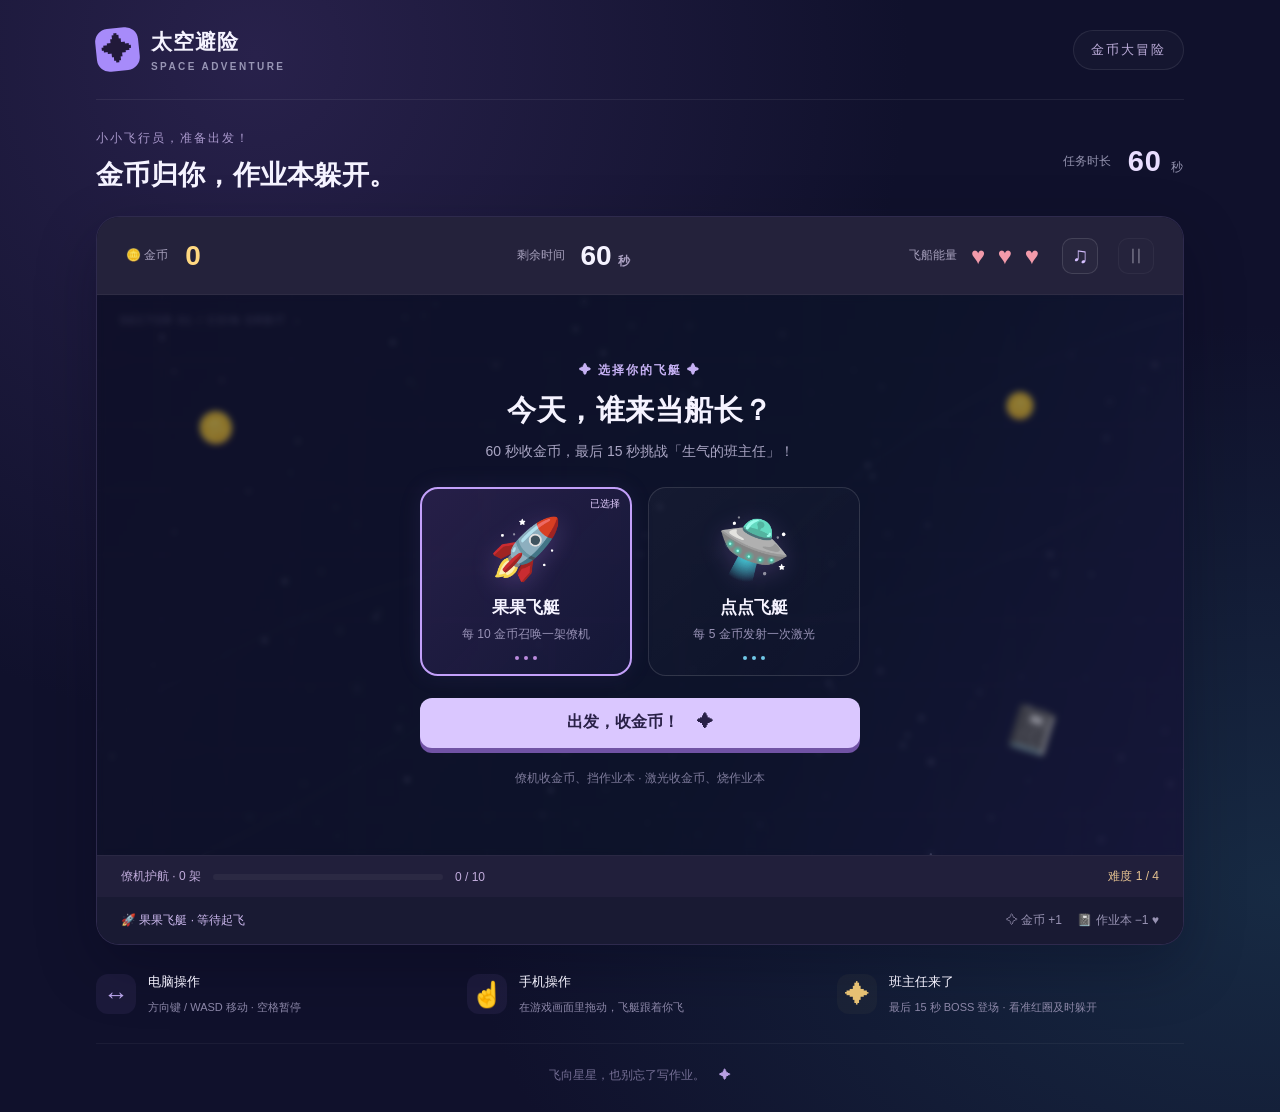
==== index.html @ 5c450d6d "Space Coin Adventure static game for GitHub Pages" ====
<!doctype html><html lang="zh-CN"><head><meta charset="utf-8"><meta name="viewport" content="width=device-width,initial-scale=1,viewport-fit=cover"><meta name="theme-color" content="#10112c"><meta name="description" content="选择果果飞艇或点点飞艇，60秒收集金币，躲开作业本！"><title>太空避险 · 金币大冒险</title><link rel="icon" href="icon.svg"><link rel="stylesheet" href="style.css?v=3"></head><body>
<div class="app"><header><div class="logo"><span class="logo-icon">✦</span><div>太空避险<small>SPACE ADVENTURE</small></div></div><span class="top-tag">金币大冒险</span></header>
<main><div class="game-heading"><div><p class="eyebrow">小小飞行员，准备出发！</p><h1>金币归你，作业本躲开。</h1></div><div class="mission"><span>任务时长</span><strong>60 <small>秒</small></strong></div></div>
<section class="arena" aria-label="太空金币游戏"><div class="hud"><div class="hud-box"><span class="hud-label">🪙 金币</span><strong id="score">0</strong></div><div class="timer-box"><span class="hud-label">剩余时间</span><strong><b id="time">60</b><small>秒</small></strong></div><div class="life-box"><span class="hud-label">飞船能量</span><strong id="lives" aria-label="3颗爱心">♥ ♥ ♥</strong></div><button id="sound" class="pause sound" aria-label="关闭音乐和音效" aria-pressed="true">♫</button><button id="pause" class="pause" aria-label="暂停游戏" disabled>Ⅱ</button></div>
<div class="playfield" id="field"><canvas id="canvas" tabindex="0" aria-label="游戏画面。电脑用方向键或 WASD 移动，手机在画面里拖动。"></canvas><div class="corner-label">SECTOR 01 / COIN ORBIT</div><div id="hit-flash" class="hit-flash"></div>
<div class="overlay" id="start-screen"><div class="dialog start-dialog"><span class="badge">✦ 选择你的飞艇 ✦</span><h2>今天，谁来当船长？</h2><p class="intro">60 秒收金币，最后 15 秒挑战「生气的班主任」！</p><div class="characters"><button class="character selected guoguo" data-ship="guoguo" aria-pressed="true"><span class="chosen">已选择</span><span class="ship-emoji">🚀</span><strong>果果飞艇</strong><span class="ship-desc">每 10 金币召唤一架僚机</span><span class="swatches"><i></i><i></i><i></i></span></button><button class="character diandian" data-ship="diandian" aria-pressed="false"><span class="chosen">已选择</span><span class="ship-emoji">🛸</span><strong>点点飞艇</strong><span class="ship-desc">每 5 金币发射一次激光</span><span class="swatches"><i></i><i></i><i></i></span></button></div><button id="start" class="launch">出发，收金币！ <span>✦</span></button><p class="equal">僚机收金币、挡作业本 · 激光收金币、烧作业本</p></div></div>
<div class="overlay" id="pause-screen" hidden><div class="dialog small-dialog"><span class="large-symbol">☾</span><h2>休息一下，宇宙等你</h2><p>计时已暂停，准备好再继续。</p><button id="resume" class="launch">继续冒险</button><button id="restart-paused" class="secondary">重新选飞艇</button></div></div>
<div class="overlay" id="end-screen" hidden><div class="dialog small-dialog"><span id="result-icon" class="large-symbol">🏆</span><span id="result-badge" class="badge">任务完成</span><h2 id="result-title">金币满载，返航成功！</h2><p id="result-description"></p><div class="result-score"><span>本次收集</span><strong>🪙 <b id="final-score">0</b></strong><span>枚金币</span></div><button id="again" class="launch">再飞一次</button><button id="choose" class="secondary">换一艘飞艇</button></div></div>
<div id="floating-message" aria-live="polite"></div></div>
<div class="skill-bar"><span id="skill-label">僚机护航</span><div class="skill-track"><i id="skill-fill"></i></div><span id="skill-progress">0 / 10</span><span id="difficulty">难度 1 / 4</span></div><div class="game-bottom"><span id="pilot-label">🚀 果果飞艇 · 等待起飞</span><span>✧ 金币 +1　 📓 作业本 −1 ♥</span></div></section>
<section class="tips"><div><span class="tip-icon">↔</span><p><strong>电脑操作</strong><span>方向键 / WASD 移动 · 空格暂停</span></p></div><div><span class="tip-icon">☝</span><p><strong>手机操作</strong><span>在游戏画面里拖动，飞艇跟着你飞</span></p></div><div><span class="tip-icon gold">✦</span><p><strong>班主任来了</strong><span>最后 15 秒 BOSS 登场 · 看准红圈及时躲开</span></p></div></section><footer>飞向星星，也别忘了写作业。 <span>✦</span></footer></main></div><script type="module" src="app.js?v=3"></script></body></html>
---- style.css ----
:root{color-scheme:dark;font-family:-apple-system,BlinkMacSystemFont,"PingFang SC","Microsoft YaHei",sans-serif;background:#10112c;color:#f5f3ff}*{box-sizing:border-box}body{margin:0;background:radial-gradient(ellipse at 20% 5%,#28214b 0,transparent 45%),radial-gradient(ellipse at 100% 80%,#172a43 0,transparent 45%),#10112c}button{font:inherit;cursor:pointer;color:inherit}button:focus-visible,canvas:focus-visible{outline:3px solid #ffe080;outline-offset:4px}button:disabled{cursor:default;opacity:.35}.app{max-width:1160px;margin:auto;padding:0 36px}header{height:100px;display:flex;align-items:center;justify-content:space-between;border-bottom:1px solid #ffffff12}.logo{display:flex;align-items:center;gap:12px;font-size:21px;font-weight:750;letter-spacing:1px}.logo-icon{width:43px;height:43px;background:#a78bfa;display:grid;place-items:center;border-radius:13px;color:#211939;font-size:30px;transform:rotate(-6deg)}.logo small{display:block;font-size:10px;font-weight:600;letter-spacing:2.4px;color:#9896b5;margin-top:5px}.top-tag{font-size:13px;letter-spacing:2px;color:#bcacd9;background:#ffffff06;border:1px solid #ffffff15;border-radius:30px;padding:10px 17px}.game-heading{display:flex;align-items:center;justify-content:space-between;margin:30px 0 23px}.eyebrow{font-size:12px;letter-spacing:2px;color:#ab9ace;margin:0 0 10px}h1{font-size:27px;letter-spacing:.3px;margin:0;font-weight:650}.mission{display:flex;align-items:center;gap:17px}.mission>span{font-size:12px;color:#9291ad}.mission strong{font-size:29px;color:#e9deff;letter-spacing:1px}.mission small{font-size:12px;font-weight:400;color:#9291ad}.arena{border:1px solid #574c796b;border-radius:23px;overflow:hidden;background:#11112c;box-shadow:0 22px 60px #04051644}.hud{height:78px;background:#24223b;display:flex;align-items:center;padding:0 29px;gap:25px;border-bottom:1px solid #ffffff0c}.hud-box{flex:1;display:flex;align-items:center;gap:17px}.hud-label{font-size:12px;color:#a6a0bc}.hud strong{font-size:28px;font-weight:650;font-variant-numeric:tabular-nums}.hud-box strong{color:#ffd881}.timer-box{display:flex;align-items:center;gap:15px;flex:1}.timer-box b{font-weight:650}.timer-box small{font-size:12px;color:#aaa0c1;margin-left:6px}.life-box{display:flex;align-items:center;gap:14px}.life-box strong{font-size:24px;letter-spacing:3px;color:#f29aaa;white-space:nowrap}.pause{width:36px;height:36px;border:1px solid #ffffff20;background:#ffffff06;border-radius:10px;font-size:20px;line-height:1;margin-left:2px}.playfield{height:560px;position:relative;isolation:isolate;background:#10132e}canvas{display:block;width:100%;height:100%;touch-action:none}.corner-label{position:absolute;left:23px;top:20px;font-size:10px;letter-spacing:2px;color:#605e81;pointer-events:none}.overlay{position:absolute;inset:0;display:flex;align-items:center;justify-content:center;padding:20px;background:#0a0d2470;backdrop-filter:blur(3px);z-index:2}.dialog{text-align:center;max-width:480px;width:100%;padding:20px}.badge{display:block;color:#c6b1f4;letter-spacing:2px;font-size:12px;font-weight:600;margin-bottom:12px}h2{font-size:29px;font-weight:700;margin:0 0 12px;letter-spacing:.5px}.intro{font-size:14px;color:#aaa6c4;margin:0 0 26px}.characters{display:grid;grid-template-columns:1fr 1fr;gap:16px;margin:22px 0}.character{position:relative;border:1px solid #ffffff20;border-radius:18px;background:linear-gradient(140deg,#ffffff09,#ffffff02);padding:18px 12px 15px;min-height:187px;transition:transform .16s,border-color .16s}.character:hover{transform:translateY(-3px)}.character.selected{border:2px solid #c3a0fa;background:linear-gradient(135deg,#9b62d92c,#845cfb10);padding:17px 11px 14px;box-shadow:0 0 24px #9970df18}.character.diandian.selected{border-color:#7edaf5;background:linear-gradient(135deg,#399ecc2b,#366aad10)}.chosen{position:absolute;right:10px;top:8px;font-size:10px;color:#e3ceff;opacity:0}.character.selected .chosen{opacity:1}.ship-emoji{display:block;font-family:'Apple Color Emoji','Noto Color Emoji','Segoe UI Emoji',sans-serif;font-size:59px;line-height:1.15;margin:10px 0 12px;filter:drop-shadow(0 6px 12px #bc87f13b)}.character strong{font-size:17px;display:block;margin-bottom:5px}.ship-desc{font-size:12px;color:#9993b7}.swatches{display:flex;justify-content:center;gap:5px;margin-top:13px}.swatches i{width:4px;height:4px;border-radius:50%;background:#bb8bde}.diandian .swatches i{background:#70c7e7}.launch{min-height:50px;width:100%;border:0;border-radius:12px;background:#dac7ff;color:#292047;font-size:16px;font-weight:750;box-shadow:0 5px 0 #7153a5;transition:filter .15s,transform .15s}.launch:hover{filter:brightness(1.08)}.launch:active{transform:translateY(3px);box-shadow:0 2px 0 #7153a5}.launch span{margin-left:14px}.equal{font-size:12px;color:#7e7b9b;margin:20px 0 0}.game-bottom{display:flex;justify-content:space-between;padding:15px 24px;background:#191a33;color:#9893b3;gap:12px;font-size:12px}.game-bottom span:first-child{color:#cbb7ed}.tips{display:grid;grid-template-columns:1fr 1fr 1fr;gap:24px;padding:28px 0;border-bottom:1px solid #ffffff0c}.tips>div{display:flex;align-items:center;gap:12px}.tip-icon{width:40px;height:40px;flex-shrink:0;background:#a98bf013;color:#b8a4e9;display:grid;place-items:center;font-size:25px;border-radius:12px}.tip-icon.gold{color:#e6c073;background:#e6c0730a}.tips p{margin:0}.tips strong{display:block;font-size:13px;font-weight:500;margin-bottom:6px}.tips p span{font-size:11px;color:#8c87a8}footer{padding:23px 0 28px;text-align:center;font-size:12px;color:#746e94}footer span{margin-left:10px;color:#b89ee2}.small-dialog{background:#24233beF;border:1px solid #8674a544;border-radius:23px;padding:28px;max-width:370px;box-shadow:0 20px 70px #0005}.small-dialog h2{font-size:25px}.small-dialog p{font-size:14px;color:#b3a9c7;line-height:1.8}.large-symbol{display:block;font-size:45px;margin-bottom:15px}.secondary{display:block;width:100%;border:1px solid #ffffff20;background:#ffffff05;border-radius:10px;min-height:44px;margin-top:17px;color:#b7a9d0;font-size:14px}.result-score{display:flex;align-items:center;justify-content:center;flex-direction:column;background:#15172d;border-radius:14px;padding:16px;margin:18px 0 23px}.result-score span{font-size:12px;color:#928bab}.result-score strong{font-size:36px;color:#ffdb7f;margin:7px 0}.result-score b{font-weight:700}.hit-flash{position:absolute;inset:0;pointer-events:none;background:#fc708b;opacity:0;z-index:1}.hit-flash.flash{animation:flash .35s ease-out}#floating-message{position:absolute;bottom:24px;width:100%;text-align:center;color:#ffd3dd;font-size:15px;font-weight:650;pointer-events:none;text-shadow:0 2px 10px #000;z-index:1}.urgent{color:#ffacbd!important}[hidden]{display:none!important}@keyframes flash{0%{opacity:.2}100%{opacity:0}}@media(max-width:800px){.app{padding:0 20px}.hud{padding:0 18px;gap:16px}.hud-box,.timer-box,.life-box{display:block}.hud-label{display:block;margin-bottom:5px}.hud strong{font-size:24px}.life-box strong{font-size:19px;letter-spacing:2px}.hud{height:80px}.tips{gap:10px}.tips p span{line-height:1.5;display:block}.tips>div{align-items:flex-start}.mission{display:none}.game-heading{margin-top:25px}.playfield{height:540px}}@media(max-width:520px){.app{padding:0 12px}header{height:75px;padding:0 5px}.logo{font-size:18px;gap:10px}.logo-icon{width:35px;height:35px;font-size:25px;border-radius:10px}.logo small{font-size:8px;letter-spacing:1.5px}.top-tag{font-size:10px;padding:8px 11px}.game-heading{margin:21px 5px 18px}h1{font-size:21px}.eyebrow{font-size:10px;margin-bottom:8px}.arena{border-radius:18px}.hud{padding:0 14px;gap:10px;height:73px}.hud-label{font-size:10px}.hud strong{font-size:24px}.hud-box{flex:1}.timer-box{flex:.9}.life-box strong{font-size:17px;letter-spacing:1px}.pause{width:32px;height:36px;margin-left:5px}.playfield{height:clamp(435px,64svh,570px)}.overlay{padding:10px}.dialog{padding:12px;max-width:390px}h2{font-size:25px}.intro{font-size:12px;margin-bottom:17px}.badge{font-size:10px}.characters{gap:12px;margin:18px 0}.character{min-height:168px;padding-top:16px}.character.selected{padding-top:15px}.ship-emoji{font-size:51px}.character strong{font-size:16px}.ship-desc{font-size:11px}.chosen{font-size:9px}.equal{font-size:10px}.game-bottom{padding:12px 13px;font-size:10px;flex-wrap:wrap}.tips{grid-template-columns:1fr 1fr;padding:22px 5px;gap:15px}.tips>div:last-child{display:none}.tips strong{font-size:12px}.tips p span{font-size:11px}.tip-icon{width:32px;height:36px;font-size:23px}.small-dialog{padding:26px 22px;max-width:310px}.small-dialog h2{font-size:23px}.corner-label{font-size:8px;left:15px;top:15px}footer{font-size:11px}}@media(prefers-reduced-motion:reduce){*{animation:none!important;transition:none!important}}
.skill-bar{display:flex;gap:12px;align-items:center;background:#211f3b;padding:12px 24px;font-size:12px;color:#c2addd;border-top:1px solid #ffffff0a}.skill-track{height:6px;border-radius:9px;background:#ffffff0b;flex:1;max-width:230px;overflow:hidden}.skill-track i{height:100%;display:block;width:0;background:linear-gradient(90deg,#e9a7d1,#b0bfff);transition:width .18s}#difficulty{margin-left:auto;color:#e4c190;white-space:nowrap}.sound{font-size:22px;color:#d5bfff}.sound[aria-pressed=false]{color:#827992}.hud{gap:18px}.equal{line-height:1.7}@media(max-width:520px){.hud{gap:7px;padding:0 11px}.pause{margin-left:0;flex-shrink:0;width:29px}.life-box strong{font-size:15px}.skill-bar{padding:11px 13px;gap:8px;font-size:10px}.skill-track{min-width:25px}.ship-desc{font-size:10px}.equal{font-size:10px}.hud-label{font-size:9px}}
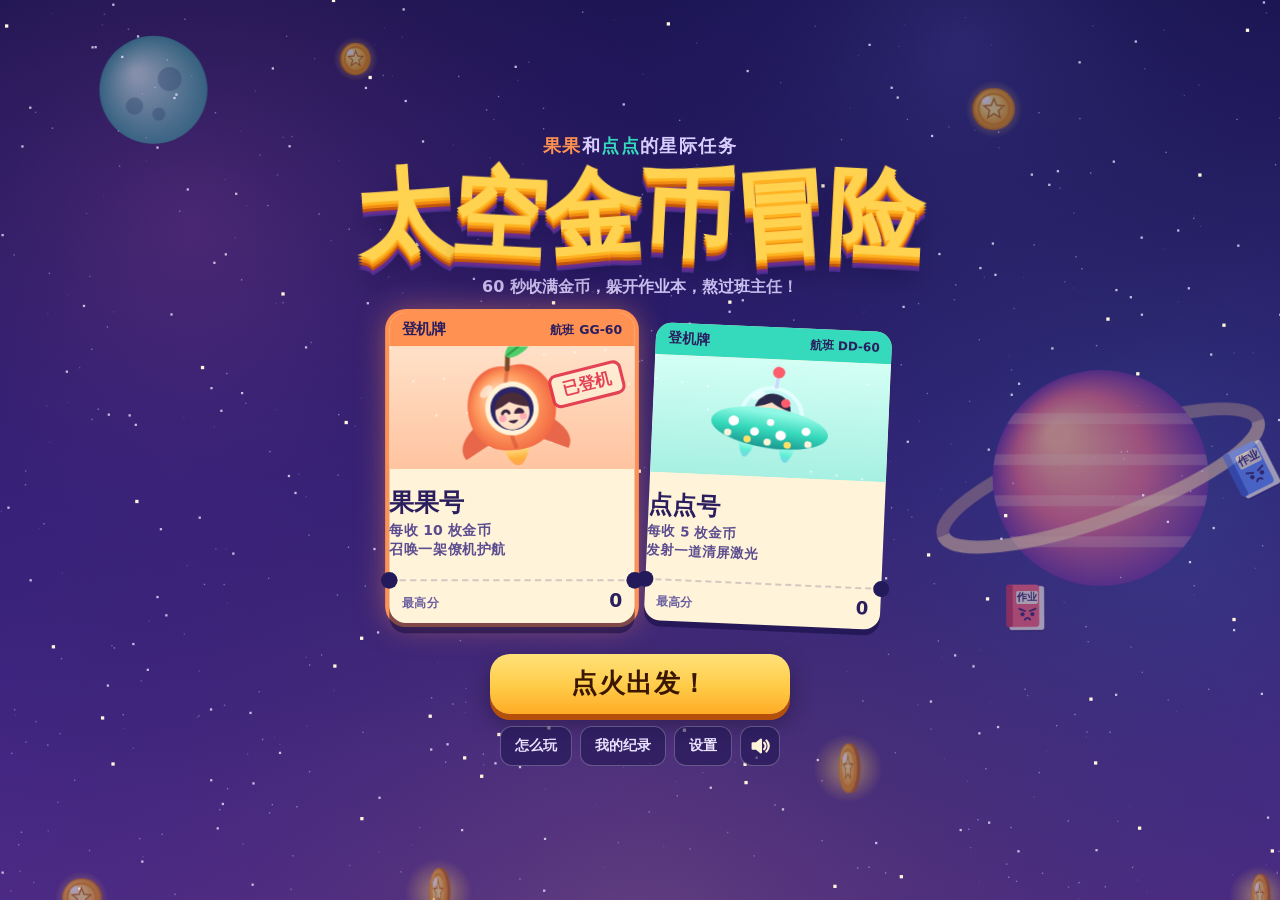
==== commit b4a13d08: "Remake 太空金币冒险 v2: canvas juice, synthesized audio, boarding-pass title, phases, power-ups, combos, b" ====
--- a/index.html
+++ b/index.html
@@ -1,11 +1,280 @@
-<!doctype html><html lang="zh-CN"><head><meta charset="utf-8"><meta name="viewport" content="width=device-width,initial-scale=1,viewport-fit=cover"><meta name="theme-color" content="#10112c"><meta name="description" content="选择果果飞艇或点点飞艇，60秒收集金币，躲开作业本！"><title>太空避险 · 金币大冒险</title><link rel="icon" href="icon.svg"><link rel="stylesheet" href="style.css?v=3"></head><body>
-<div class="app"><header><div class="logo"><span class="logo-icon">✦</span><div>太空避险<small>SPACE ADVENTURE</small></div></div><span class="top-tag">金币大冒险</span></header>
-<main><div class="game-heading"><div><p class="eyebrow">小小飞行员，准备出发！</p><h1>金币归你，作业本躲开。</h1></div><div class="mission"><span>任务时长</span><strong>60 <small>秒</small></strong></div></div>
-<section class="arena" aria-label="太空金币游戏"><div class="hud"><div class="hud-box"><span class="hud-label">🪙 金币</span><strong id="score">0</strong></div><div class="timer-box"><span class="hud-label">剩余时间</span><strong><b id="time">60</b><small>秒</small></strong></div><div class="life-box"><span class="hud-label">飞船能量</span><strong id="lives" aria-label="3颗爱心">♥ ♥ ♥</strong></div><button id="sound" class="pause sound" aria-label="关闭音乐和音效" aria-pressed="true">♫</button><button id="pause" class="pause" aria-label="暂停游戏" disabled>Ⅱ</button></div>
-<div class="playfield" id="field"><canvas id="canvas" tabindex="0" aria-label="游戏画面。电脑用方向键或 WASD 移动，手机在画面里拖动。"></canvas><div class="corner-label">SECTOR 01 / COIN ORBIT</div><div id="hit-flash" class="hit-flash"></div>
-<div class="overlay" id="start-screen"><div class="dialog start-dialog"><span class="badge">✦ 选择你的飞艇 ✦</span><h2>今天，谁来当船长？</h2><p class="intro">60 秒收金币，最后 15 秒挑战「生气的班主任」！</p><div class="characters"><button class="character selected guoguo" data-ship="guoguo" aria-pressed="true"><span class="chosen">已选择</span><span class="ship-emoji">🚀</span><strong>果果飞艇</strong><span class="ship-desc">每 10 金币召唤一架僚机</span><span class="swatches"><i></i><i></i><i></i></span></button><button class="character diandian" data-ship="diandian" aria-pressed="false"><span class="chosen">已选择</span><span class="ship-emoji">🛸</span><strong>点点飞艇</strong><span class="ship-desc">每 5 金币发射一次激光</span><span class="swatches"><i></i><i></i><i></i></span></button></div><button id="start" class="launch">出发，收金币！ <span>✦</span></button><p class="equal">僚机收金币、挡作业本 · 激光收金币、烧作业本</p></div></div>
-<div class="overlay" id="pause-screen" hidden><div class="dialog small-dialog"><span class="large-symbol">☾</span><h2>休息一下，宇宙等你</h2><p>计时已暂停，准备好再继续。</p><button id="resume" class="launch">继续冒险</button><button id="restart-paused" class="secondary">重新选飞艇</button></div></div>
-<div class="overlay" id="end-screen" hidden><div class="dialog small-dialog"><span id="result-icon" class="large-symbol">🏆</span><span id="result-badge" class="badge">任务完成</span><h2 id="result-title">金币满载，返航成功！</h2><p id="result-description"></p><div class="result-score"><span>本次收集</span><strong>🪙 <b id="final-score">0</b></strong><span>枚金币</span></div><button id="again" class="launch">再飞一次</button><button id="choose" class="secondary">换一艘飞艇</button></div></div>
-<div id="floating-message" aria-live="polite"></div></div>
-<div class="skill-bar"><span id="skill-label">僚机护航</span><div class="skill-track"><i id="skill-fill"></i></div><span id="skill-progress">0 / 10</span><span id="difficulty">难度 1 / 4</span></div><div class="game-bottom"><span id="pilot-label">🚀 果果飞艇 · 等待起飞</span><span>✧ 金币 +1　 📓 作业本 −1 ♥</span></div></section>
-<section class="tips"><div><span class="tip-icon">↔</span><p><strong>电脑操作</strong><span>方向键 / WASD 移动 · 空格暂停</span></p></div><div><span class="tip-icon">☝</span><p><strong>手机操作</strong><span>在游戏画面里拖动，飞艇跟着你飞</span></p></div><div><span class="tip-icon gold">✦</span><p><strong>班主任来了</strong><span>最后 15 秒 BOSS 登场 · 看准红圈及时躲开</span></p></div></section><footer>飞向星星，也别忘了写作业。 <span>✦</span></footer></main></div><script type="module" src="app.js?v=3"></script></body></html>
+<!doctype html>
+<html lang="zh-CN">
+<head>
+<meta charset="utf-8">
+<meta name="viewport" content="width=device-width,initial-scale=1,maximum-scale=1,user-scalable=no,viewport-fit=cover">
+<meta name="theme-color" content="#2a1d6e">
+<meta name="apple-mobile-web-app-capable" content="yes">
+<meta name="apple-mobile-web-app-status-bar-style" content="black-translucent">
+<meta name="description" content="太空金币冒险：选择果果号或点点号，60 秒收集金币，躲开作业本和生气的班主任！">
+<title>太空金币冒险</title>
+<link rel="icon" href="icon.svg">
+<style>
+:root{--ink:#2a1e5e;--night:#231a5c;--neb:#4b2f8f;--gold:#ffcb47;--gold2:#ff9f1c;--red:#ff5d6c;--gg:#ff9152;--dd:#35d9bb;--cream:#fff3d9;
+--sat:env(safe-area-inset-top,0px);--sar:env(safe-area-inset-right,0px);--sab:env(safe-area-inset-bottom,0px);--sal:env(safe-area-inset-left,0px);
+font-family:"PingFang SC","Hiragino Sans GB","Microsoft YaHei","Noto Sans CJK SC","Source Han Sans SC",system-ui,sans-serif;color-scheme:dark}
+*{box-sizing:border-box}
+html,body{margin:0;height:100%;overflow:hidden;background:var(--night);color:var(--cream);overscroll-behavior:none;-webkit-user-select:none;user-select:none;-webkit-touch-callout:none;-webkit-tap-highlight-color:transparent;-webkit-text-size-adjust:100%}
+button{font:inherit;color:inherit;cursor:pointer;-webkit-tap-highlight-color:transparent;touch-action:manipulation}
+button:focus-visible{outline:3px solid var(--gold);outline-offset:3px}
+#cv{position:fixed;inset:0;width:100%;height:100%;display:block;touch-action:none}
+#safeProbe{position:fixed;inset:0;padding:var(--sat) var(--sar) var(--sab) var(--sal);visibility:hidden;pointer-events:none}
+
+/* ---------- HUD ---------- */
+#hud{position:fixed;left:0;right:0;top:0;z-index:5;display:none;grid-template-columns:auto 1fr auto;align-items:start;gap:8px;
+ padding:calc(var(--sat) + 10px) calc(var(--sar) + 12px) 0 calc(var(--sal) + 12px);pointer-events:none}
+body.m-play #hud{display:grid}
+.hud-l{display:flex;flex-direction:column;gap:6px;align-items:flex-start;min-width:84px}
+#lives{display:flex;gap:3px;height:26px;align-items:center}
+.heart{width:24px;height:22px;transition:transform .2s,opacity .3s,filter .3s}
+.heart.lost{opacity:.28;filter:grayscale(1);transform:scale(.8)}
+#phase{font-size:12px;font-weight:800;color:#e3dbff;background:#1b1350b8;border:1px solid #ffffff22;border-radius:9px;padding:3px 9px;white-space:nowrap}
+#phase.boss{color:#ffd3d8;background:#6e1631c8;border-color:#ff8c9877}
+.hud-c{justify-self:center;display:flex;flex-direction:column;align-items:center;gap:5px}
+#scoreBox{display:flex;align-items:center;gap:8px;background:linear-gradient(#33268ae8,#21186ae8);border:2px solid #ffcb4780;border-radius:999px;padding:4px 16px 4px 5px;box-shadow:0 4px 0 #140d40}
+.coin-ico{width:28px;height:28px;border-radius:50%;background:radial-gradient(circle at 36% 30%,#fff7c8 0,#ffd75e 38%,#f3a20f 75%,#c46f00 100%);box-shadow:inset 0 0 0 2px #e38f00,inset 0 0 0 5px #ffdf70}
+#score{font-size:26px;line-height:28px;font-weight:900;color:#ffe08a;font-variant-numeric:tabular-nums;min-width:2ch;text-align:right;text-shadow:0 2px 0 #8a4300}
+#combo{display:flex;align-items:center;gap:6px;opacity:0;transform:translateY(-4px);transition:opacity .18s,transform .18s;height:18px}
+#combo.on{opacity:1;transform:none}
+#comboN{font-weight:900;font-size:14px;color:#fff;text-shadow:0 1px 0 #0008;white-space:nowrap}
+#comboN em{font-style:normal;color:var(--gold);margin-left:2px}
+.cbar{width:64px;height:6px;background:#ffffff26;border-radius:3px;overflow:hidden}
+#comboFill{display:block;height:100%;width:100%;background:linear-gradient(90deg,#ffcb47,#ff5d6c);transform-origin:left center}
+.hud-r{display:flex;gap:7px;justify-content:flex-end;align-items:center;pointer-events:auto}
+#timer{position:relative;width:44px;height:44px}
+#timer svg{width:100%;height:100%;transform:rotate(-90deg)}
+#timer circle{fill:none;stroke-width:4.5}
+#timer .tbg{stroke:#ffffff22}
+#timerArc{stroke:#8ff0dc;stroke-linecap:round;transition:stroke-dashoffset 1s linear,stroke .3s}
+#time{position:absolute;inset:0;display:grid;place-items:center;font-weight:900;font-size:16px;font-variant-numeric:tabular-nums}
+#timer.urgent #timerArc{stroke:#ff6b79}
+#timer.urgent #time{color:#ffb3ba}
+.ibtn{width:42px;height:42px;border-radius:13px;border:2px solid #ffffff38;background:#1b1350c0;display:grid;place-items:center;padding:0;flex:none}
+.ibtn svg{width:22px;height:22px;pointer-events:none}
+.ibtn .off{display:none}.ibtn.muted .on{display:none}.ibtn.muted .off{display:block}
+#skill,#powers{position:fixed;z-index:5;display:none;pointer-events:none}
+body.m-play #skill,body.m-play #powers{display:flex}
+#skill{left:calc(var(--sal) + 12px);bottom:calc(var(--sab) + 12px);align-items:center;gap:7px;background:#1b1350c0;border:1px solid #ffffff22;border-radius:12px;padding:5px 10px;font-size:13px;font-weight:800}
+.sbar{width:58px;height:7px;border-radius:4px;background:#ffffff22;overflow:hidden}
+#skillFill{display:block;height:100%;width:0;border-radius:4px;background:var(--acc,#ff9152);transition:width .2s}
+#skillTxt{font-variant-numeric:tabular-nums;color:#d8d0ff;font-size:12px}
+#powers{right:calc(var(--sar) + 12px);bottom:calc(var(--sab) + 12px);gap:6px}
+.pw{display:flex;align-items:center;gap:5px;background:#1b1350d0;border:1.5px solid var(--c);border-radius:12px;padding:4px 9px 4px 6px;font-size:13px;font-weight:900;color:#fff}
+.pw i{width:18px;height:18px;border-radius:50%;background:var(--c);display:grid;place-items:center;font-style:normal;font-size:11px;color:#1b1350}
+
+/* ---------- Title ---------- */
+.screen{position:fixed;inset:0;z-index:10;display:none;overflow:auto;
+ padding:calc(var(--sat) + 14px) calc(var(--sar) + 16px) calc(var(--sab) + 14px) calc(var(--sal) + 16px)}
+body.m-title #sTitle{display:flex}
+#sTitle{flex-direction:column;align-items:center;justify-content:center;gap:clamp(14px,3.2vh,30px)}
+.brand{text-align:center}
+.kicker{margin:0 0 6px;font-size:clamp(14px,3.6vw,18px);font-weight:800;color:#d9ceff;letter-spacing:.08em}
+.kicker b{color:var(--gg)}.kicker i{font-style:normal;color:var(--dd)}
+.logo{margin:0;display:flex;justify-content:center;font-size:clamp(44px,12.4vw,96px);font-weight:900;line-height:1.05;white-space:nowrap}
+.logo span{display:inline-block;color:#ffd24f;margin:0 -.01em;
+ text-shadow:0 .03em 0 #ffb21f,0 .06em 0 #f08a12,0 .09em 0 #c4560c,0 .12em 0 #6a2c8f,0 .15em 0 #4b2f8f,0 .2em .25em #0d073580;
+ animation:drop .7s cubic-bezier(.3,1.7,.5,1) both,float 3.6s ease-in-out 1s infinite}
+.logo span:nth-child(odd){--r:-4deg}.logo span:nth-child(even){--r:3deg}
+.logo span:nth-child(1){animation-delay:.05s,1s}.logo span:nth-child(2){animation-delay:.12s,1.2s}.logo span:nth-child(3){animation-delay:.19s,1.4s}
+.logo span:nth-child(4){animation-delay:.26s,1.6s}.logo span:nth-child(5){animation-delay:.33s,1.8s}.logo span:nth-child(6){animation-delay:.4s,2s}
+@keyframes drop{from{transform:translateY(-1.2em) rotate(var(--r)) scale(.6);opacity:0}to{transform:rotate(var(--r));opacity:1}}
+@keyframes float{0%,100%{transform:rotate(var(--r)) translateY(0)}50%{transform:rotate(var(--r)) translateY(-.06em)}}
+.tag{margin:12px 0 0;font-size:clamp(13px,3.4vw,16px);color:#cfc4f5;font-weight:600}
+.passes{display:flex;gap:clamp(10px,3vw,20px);justify-content:center}
+.pass{--acc:#ff9152;position:relative;width:min(43vw,236px);border:0;padding:0;border-radius:16px;background:var(--cream);color:var(--ink);text-align:left;
+ box-shadow:0 6px 0 #120a3f88;transform:rotate(-2.5deg);transition:transform .3s cubic-bezier(.3,1.6,.5,1),box-shadow .2s;overflow:visible}
+.pass+.pass{transform:rotate(2.5deg)}
+.pass[data-ship=diandian]{--acc:#35d9bb}
+.pass.sel{transform:translateY(-8px) scale(1.04);box-shadow:0 10px 0 #120a3f88,0 0 0 4px var(--acc),0 0 30px color-mix(in srgb,var(--acc) 55%,transparent)}
+.pass-top{display:flex;justify-content:space-between;align-items:center;background:var(--acc);color:#2a1e5e;border-radius:16px 16px 0 0;padding:7px 12px;font-size:12px;font-weight:800}
+.pass-top b{font-size:14px;font-weight:900}
+.pass-art{display:block;width:100%;height:clamp(78px,15vh,118px)}
+.pass-body{padding:0 12px 10px}
+.pass-name{display:block;font-size:clamp(19px,5vw,24px);font-weight:900;line-height:1.1}
+.pass-skill{display:block;margin-top:4px;font-size:clamp(12px,3.1vw,13.5px);line-height:1.4;color:#5a4c8f;font-weight:600;min-height:2.8em}
+.pass-foot{position:relative;display:flex;justify-content:space-between;align-items:baseline;border-top:2px dashed #2a1e5e33;padding:8px 12px 10px;font-size:12px;font-weight:700;color:#6b5fa0}
+.pass-foot::before,.pass-foot::after{content:"";position:absolute;top:-9px;width:16px;height:16px;border-radius:50%;background:var(--night)}
+.pass-foot::before{left:-8px}.pass-foot::after{right:-8px}
+.pass-foot b{font-size:18px;color:var(--ink);font-variant-numeric:tabular-nums}
+.stamp{position:absolute;right:10px;top:52px;padding:3px 9px;border:3px solid #e2364b;color:#e2364b;border-radius:8px;font-weight:900;font-size:16px;transform:rotate(-14deg) scale(1.6);opacity:0;transition:opacity .15s,transform .25s cubic-bezier(.3,1.6,.5,1);pointer-events:none;background:#fff3d9cc}
+.pass.sel .stamp{opacity:.92;transform:rotate(-14deg) scale(1)}
+.actions{display:flex;flex-direction:column;align-items:center;gap:12px}
+.cta{min-width:min(78vw,300px);min-height:60px;border:0;border-radius:20px;background:linear-gradient(#ffe27a,#ffcb47 55%,#ffab26);color:#3b1600;font-size:clamp(21px,5.6vw,26px);font-weight:900;letter-spacing:.06em;
+ box-shadow:0 6px 0 #b4500c,0 10px 24px #0005;transition:transform .08s,box-shadow .08s}
+.cta:active{transform:translateY(4px);box-shadow:0 2px 0 #b4500c,0 4px 10px #0005}
+.mini{display:flex;gap:8px;flex-wrap:wrap;justify-content:center}
+.mini button,.mini a{min-height:40px;padding:0 14px;border-radius:12px;border:1.5px solid #ffffff40;background:#1b135088;font-size:14px;font-weight:700;color:#e9e3ff;text-decoration:none;display:inline-flex;align-items:center;gap:6px}
+.mini .ibtn{width:40px;height:40px;padding:0;justify-content:center}
+@media (orientation:landscape) and (max-height:560px){
+ #sTitle{display:none;flex-direction:row;flex-wrap:wrap;align-content:center;column-gap:28px;row-gap:12px}
+ body.m-title #sTitle{display:flex}
+ .brand,.actions{flex:0 0 auto}
+ .left-col{display:flex;flex-direction:column;gap:14px;align-items:center}
+ .logo{font-size:clamp(38px,8.5vh,64px)}
+ .tag{margin-top:6px}
+ .pass{width:min(26vw,210px)}
+ .pass-art{height:clamp(60px,18vh,90px)}
+ .cta{min-height:52px;min-width:240px}
+}
+.left-col{display:contents}
+.brand{order:1}.passes{order:2}.actions{order:3}
+@media (orientation:landscape) and (max-height:560px){.left-col{display:flex}}
+
+/* ---------- Modals ---------- */
+.modal{position:fixed;inset:0;z-index:20;display:grid;place-items:center;padding:calc(var(--sat) + 12px) calc(var(--sar) + 12px) calc(var(--sab) + 12px) calc(var(--sal) + 12px)}
+.modal[hidden]{display:none}
+.backdrop{position:absolute;inset:0;background:#130b3dc4}
+.card{position:relative;width:min(92vw,400px);max-height:100%;overflow:auto;background:var(--cream);color:var(--ink);border-radius:22px;padding:22px 20px 18px;box-shadow:0 10px 0 #0a052899;animation:pop .32s cubic-bezier(.3,1.6,.5,1)}
+@keyframes pop{from{transform:scale(.7) translateY(20px);opacity:0}to{transform:none;opacity:1}}
+.x{position:absolute;top:8px;right:8px;width:44px;height:44px;border-radius:13px;border:0;background:#2a1e5e14;color:var(--ink);font-size:20px;font-weight:900;display:grid;place-items:center}
+.card h2{margin:0 44px 12px 0;font-size:24px;font-weight:900;line-height:1.2}
+.card p{margin:0 0 10px;line-height:1.55;font-size:15px;color:#4a3d80}
+.btn{display:block;width:100%;min-height:52px;border:0;border-radius:15px;font-size:18px;font-weight:900;margin-top:10px}
+.btn.primary{background:linear-gradient(#ffe27a,#ffcb47 55%,#ffab26);color:#3b1600;box-shadow:0 5px 0 #b4500c}
+.btn.primary:active{transform:translateY(3px);box-shadow:0 2px 0 #b4500c}
+.btn.ghost{background:#2a1e5e14;color:var(--ink)}
+.row2{display:flex;gap:10px}.row2 .btn{flex:1}
+.help li{display:flex;gap:12px;align-items:center;margin:0 0 10px;font-size:15px;line-height:1.45;color:#3d3170}
+.help ul{list-style:none;margin:0 0 6px;padding:0}
+.help canvas{width:40px;height:40px;flex:none}
+.help b{color:var(--ink)}
+.set-row{display:flex;justify-content:space-between;align-items:center;gap:10px;padding:10px 0;border-bottom:1.5px solid #2a1e5e14;font-weight:800;font-size:16px}
+.seg{display:flex;background:#2a1e5e14;border-radius:12px;padding:3px}
+.seg button{min-width:52px;min-height:38px;border:0;border-radius:10px;background:transparent;font-size:14px;font-weight:800;color:#5a4c8f}
+.seg button.on{background:var(--ink);color:var(--cream)}
+.rec{list-style:none;margin:0;padding:0;counter-reset:r}
+.rec li{display:flex;align-items:center;gap:10px;padding:8px 4px;border-bottom:1.5px solid #2a1e5e14;font-weight:700;counter-increment:r}
+.rec li::before{content:counter(r);width:26px;height:26px;border-radius:50%;display:grid;place-items:center;background:#2a1e5e14;font-size:13px}
+.rec li:nth-child(1)::before{background:#ffcb47}.rec li:nth-child(2)::before{background:#d7dcef}.rec li:nth-child(3)::before{background:#f0b58a}
+.rec .s{margin-left:auto;font-size:18px;font-weight:900;font-variant-numeric:tabular-nums}
+.rec .d{font-size:12px;color:#7a6fae;font-weight:600}
+.bests{display:flex;gap:10px;margin-bottom:12px}
+.bests div{flex:1;border-radius:14px;padding:8px 10px;background:#2a1e5e10;font-weight:700;font-size:13px;color:#5a4c8f}
+.bests b{display:block;font-size:22px;color:var(--ink)}
+.empty{color:#7a6fae;text-align:center;padding:16px 0}
+/* result */
+.res{text-align:center}
+.res h2{margin:4px 30px 4px}
+.medal{width:86px;height:86px;margin:0 auto 6px;border-radius:50%;display:grid;place-items:center;font-size:34px;font-weight:900;color:#5a2a00;
+ background:radial-gradient(circle at 35% 30%,#fff6c8,var(--m1) 45%,var(--m2));box-shadow:inset 0 0 0 5px #ffffff55,0 5px 0 var(--m3);animation:spinIn .8s cubic-bezier(.3,1.6,.5,1) both}
+@keyframes spinIn{from{transform:rotateY(540deg) scale(.3)}to{transform:none}}
+.bigscore{font-size:52px;font-weight:900;line-height:1;margin:8px 0 2px;color:#e08300;text-shadow:0 3px 0 #ffe9a8;font-variant-numeric:tabular-nums}
+.newrec{display:inline-block;margin:4px 0 6px;padding:3px 12px;border:3px solid #e2364b;color:#e2364b;border-radius:9px;font-weight:900;transform:rotate(-6deg);animation:stampIn .4s .9s cubic-bezier(.3,1.8,.5,1) both}
+@keyframes stampIn{from{transform:rotate(-6deg) scale(2.6);opacity:0}to{transform:rotate(-6deg) scale(1);opacity:1}}
+.stats{display:grid;grid-template-columns:1fr 1fr;gap:8px;margin:10px 0 4px}
+.stats div{background:#2a1e5e10;border-radius:12px;padding:7px 8px;font-size:12px;font-weight:700;color:#6b5fa0}
+.stats b{display:block;font-size:19px;color:var(--ink);font-variant-numeric:tabular-nums}
+.sub{font-size:14px;color:#5a4c8f;font-weight:700;margin:0}
+@media (max-height:560px){.card{padding:16px 16px 14px}.medal{width:62px;height:62px;font-size:26px}.bigscore{font-size:40px}.stats{grid-template-columns:repeat(4,1fr)}.btn{min-height:46px;margin-top:8px}}
+@media (prefers-reduced-motion:reduce){.logo span{animation:none}.card,.medal,.newrec{animation:none}}
+</style>
+</head>
+<body class="m-title">
+<canvas id="cv" aria-label="游戏画面：电脑用方向键或 WASD 移动，手机按住画面任意位置拖动飞艇"></canvas>
+<div id="safeProbe"></div>
+
+<div id="hud">
+ <div class="hud-l"><div id="lives" aria-label="生命"></div><div id="phase">热身航段</div></div>
+ <div class="hud-c">
+  <div id="scoreBox"><i class="coin-ico"></i><b id="score">0</b></div>
+  <div id="combo"><span id="comboN"></span><span class="cbar"><i id="comboFill"></i></span></div>
+ </div>
+ <div class="hud-r">
+  <div id="timer"><svg viewBox="0 0 44 44"><circle class="tbg" cx="22" cy="22" r="19"/><circle id="timerArc" cx="22" cy="22" r="19" stroke-dasharray="119.38" stroke-dashoffset="0"/></svg><b id="time">60</b></div>
+  <button class="ibtn mute" id="bMute" aria-label="静音"><svg class="on" viewBox="0 0 24 24" fill="none" stroke="#fff3d9" stroke-width="2.4" stroke-linecap="round" stroke-linejoin="round"><path d="M4 9v6h4l5 4V5L8 9z" fill="#fff3d9"/><path d="M16.5 8.5a5 5 0 0 1 0 7M19 6a8.5 8.5 0 0 1 0 12"/></svg><svg class="off" viewBox="0 0 24 24" fill="none" stroke="#fff3d9" stroke-width="2.4" stroke-linecap="round" stroke-linejoin="round"><path d="M4 9v6h4l5 4V5L8 9z" fill="#fff3d9"/><path d="M16 9l6 6M22 9l-6 6" stroke="#ff8c98"/></svg></button>
+  <button class="ibtn" id="bPause" aria-label="暂停"><svg viewBox="0 0 24 24"><rect x="6" y="5" width="4.2" height="14" rx="1.5" fill="#fff3d9"/><rect x="13.8" y="5" width="4.2" height="14" rx="1.5" fill="#fff3d9"/></svg></button>
+ </div>
+</div>
+<div id="skill"><span id="skillName">僚机</span><span class="sbar"><i id="skillFill"></i></span><span id="skillTxt">0/10</span></div>
+<div id="powers"></div>
+
+<section class="screen" id="sTitle">
+ <div class="left-col">
+  <div class="brand">
+   <p class="kicker"><b>果果</b>和<i>点点</i>的星际任务</p>
+   <h1 class="logo" aria-label="太空金币冒险"><span>太</span><span>空</span><span>金</span><span>币</span><span>冒</span><span>险</span></h1>
+   <p class="tag">60 秒收满金币，躲开作业本，熬过班主任！</p>
+  </div>
+  <div class="actions">
+   <button class="cta" id="bStart">点火出发！</button>
+   <div class="mini">
+    <button id="bHelp">怎么玩</button><button id="bRecords">我的纪录</button><button id="bSettings">设置</button>
+    <button class="ibtn mute" id="bMute2" aria-label="静音"><svg class="on" viewBox="0 0 24 24" fill="none" stroke="#fff3d9" stroke-width="2.4" stroke-linecap="round" stroke-linejoin="round"><path d="M4 9v6h4l5 4V5L8 9z" fill="#fff3d9"/><path d="M16.5 8.5a5 5 0 0 1 0 7M19 6a8.5 8.5 0 0 1 0 12"/></svg><svg class="off" viewBox="0 0 24 24" fill="none" stroke="#fff3d9" stroke-width="2.4" stroke-linecap="round" stroke-linejoin="round"><path d="M4 9v6h4l5 4V5L8 9z" fill="#fff3d9"/><path d="M16 9l6 6M22 9l-6 6" stroke="#ff8c98"/></svg></button>
+   </div>
+  </div>
+ </div>
+ <div class="passes" role="radiogroup" aria-label="选择飞艇">
+  <button class="pass" data-ship="guoguo" role="radio" aria-checked="false">
+   <span class="pass-top"><b>登机牌</b><span>航班 GG-60</span></span>
+   <canvas class="pass-art" data-ship="guoguo"></canvas>
+   <span class="pass-body"><span class="pass-name">果果号</span><span class="pass-skill">每收 10 枚金币<br>召唤一架僚机护航</span></span>
+   <span class="pass-foot"><span>最高分</span><b class="pass-best">0</b></span>
+   <span class="stamp">已登机</span>
+  </button>
+  <button class="pass" data-ship="diandian" role="radio" aria-checked="false">
+   <span class="pass-top"><b>登机牌</b><span>航班 DD-60</span></span>
+   <canvas class="pass-art" data-ship="diandian"></canvas>
+   <span class="pass-body"><span class="pass-name">点点号</span><span class="pass-skill">每收 5 枚金币<br>发射一道清屏激光</span></span>
+   <span class="pass-foot"><span>最高分</span><b class="pass-best">0</b></span>
+   <span class="stamp">已登机</span>
+  </button>
+ </div>
+</section>
+
+<div class="modal" id="mHelp" hidden><div class="backdrop" data-close></div><div class="card help" role="dialog" aria-modal="true" aria-labelledby="hHelp">
+ <button class="x" data-close aria-label="关闭">✕</button>
+ <h2 id="hHelp">怎么玩</h2>
+ <ul>
+  <li><canvas data-ico="move"></canvas><span><b>移动飞艇</b>：手机按住屏幕任意位置拖动；电脑用方向键 / WASD</span></li>
+  <li><canvas data-ico="coin"></canvas><span><b>收金币</b>：连续收集能叠连击，倍率最高 ×4；整排收齐有奖励</span></li>
+  <li><canvas data-ico="book"></canvas><span><b>躲作业本</b>：碰到会掉一颗心，3 颗心用完任务失败</span></li>
+  <li><canvas data-ico="magnet"></canvas><span><b>道具泡泡</b>：磁铁吸金币、护盾挡一次、×2 双倍、爱心回血</span></li>
+  <li><canvas data-ico="boss"></canvas><span><b>最后 15 秒</b>：生气的班主任登场，看准红圈及时躲开，撑到下课铃！</span></li>
+ </ul>
+ <button class="btn primary" data-close>知道了</button>
+</div></div>
+
+<div class="modal" id="mRecords" hidden><div class="backdrop" data-close></div><div class="card" role="dialog" aria-modal="true" aria-labelledby="hRec">
+ <button class="x" data-close aria-label="关闭">✕</button>
+ <h2 id="hRec">我的纪录</h2>
+ <div class="bests"><div>果果号最高<b id="bestG">0</b></div><div>点点号最高<b id="bestD">0</b></div></div>
+ <ol class="rec" id="recList"></ol>
+ <button class="btn ghost" data-close>关闭</button>
+</div></div>
+
+<div class="modal" id="mSettings" hidden><div class="backdrop" data-close></div><div class="card" role="dialog" aria-modal="true" aria-labelledby="hSet">
+ <button class="x" data-close aria-label="关闭">✕</button>
+ <h2 id="hSet">设置</h2>
+ <div class="set-row">声音<div class="seg" data-set="sound"><button data-v="1">开</button><button data-v="0">关</button></div></div>
+ <div class="set-row">背景音乐<div class="seg" data-set="music"><button data-v="1">开</button><button data-v="0">关</button></div></div>
+ <div class="set-row">屏幕震动<div class="seg" data-set="shake"><button data-v="2">强</button><button data-v="1">弱</button><button data-v="0">关</button></div></div>
+ <div class="set-row">受伤闪光<div class="seg" data-set="flash"><button data-v="1">开</button><button data-v="0">关</button></div></div>
+ <button class="btn ghost" data-close>完成</button>
+</div></div>
+
+<div class="modal" id="mPause" hidden><div class="backdrop" data-close></div><div class="card" role="dialog" aria-modal="true" aria-labelledby="hPause">
+ <button class="x" data-close aria-label="继续">✕</button>
+ <h2 id="hPause">休息一下</h2>
+ <p id="pauseInfo">计时已暂停，宇宙在等你。</p>
+ <button class="btn primary" id="bResume">继续冒险</button>
+ <div class="row2"><button class="btn ghost" id="bPSet">设置</button><button class="btn ghost" id="bRestart">重新开始</button></div>
+ <button class="btn ghost" id="bHome">回到登机口</button>
+</div></div>
+
+<div class="modal" id="mOver" hidden><div class="backdrop" data-close></div><div class="card res" role="dialog" aria-modal="true" aria-labelledby="hOver">
+ <button class="x" data-close aria-label="关闭">✕</button>
+ <div class="medal" id="medal">金</div>
+ <h2 id="hOver">下课铃响，安全返航！</h2>
+ <p class="sub" id="overSub"></p>
+ <div class="bigscore" id="overScore">0</div>
+ <div id="newRec" class="newrec" hidden>新纪录！</div>
+ <div class="stats">
+  <div>金币<b id="stCoins">0</b></div><div>最高连击<b id="stCombo">0</b></div>
+  <div>整排收齐<b id="stSets">0</b></div><div id="stBonusL">生命奖励<b id="stBonus">0</b></div>
+ </div>
+ <div class="row2"><button class="btn ghost" id="bChange">换飞艇</button><button class="btn primary" id="bAgain">再飞一次</button></div>
+</div></div>
+
+<script src="game.js?v=202610042345"></script>
+</body>
+</html>
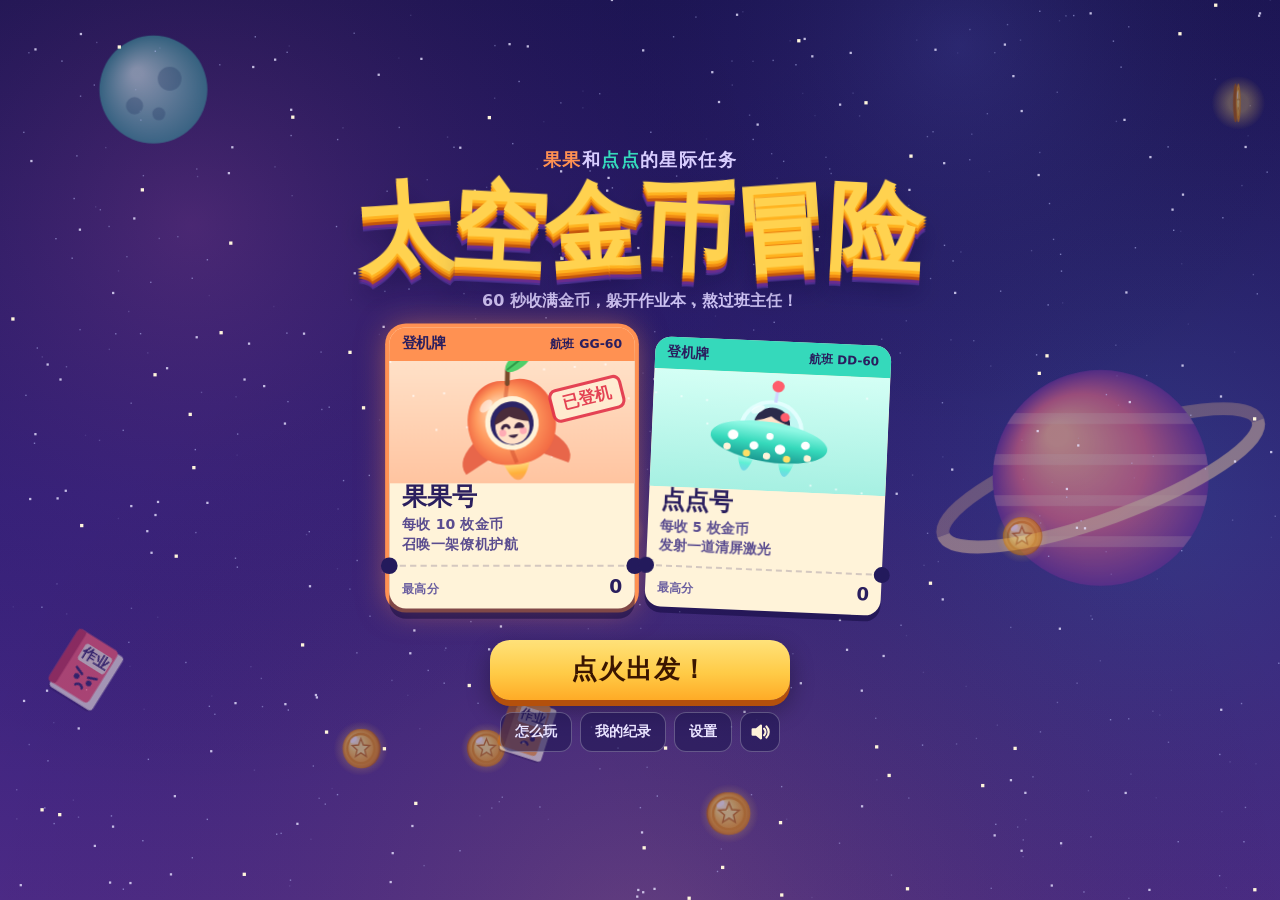
==== commit 744176a2: "Polish: pass layout, text stacking, readable labels in landscape, banner width" ====
--- a/index.html
+++ b/index.html
@@ -89,7 +89,7 @@
 .pass-top{display:flex;justify-content:space-between;align-items:center;background:var(--acc);color:#2a1e5e;border-radius:16px 16px 0 0;padding:7px 12px;font-size:12px;font-weight:800}
 .pass-top b{font-size:14px;font-weight:900}
 .pass-art{display:block;width:100%;height:clamp(78px,15vh,118px)}
-.pass-body{padding:0 12px 10px}
+.pass-body{display:block;padding:0 12px 10px}
 .pass-name{display:block;font-size:clamp(19px,5vw,24px);font-weight:900;line-height:1.1}
 .pass-skill{display:block;margin-top:4px;font-size:clamp(12px,3.1vw,13.5px);line-height:1.4;color:#5a4c8f;font-weight:600;min-height:2.8em}
 .pass-foot{position:relative;display:flex;justify-content:space-between;align-items:baseline;border-top:2px dashed #2a1e5e33;padding:8px 12px 10px;font-size:12px;font-weight:700;color:#6b5fa0}
@@ -275,6 +275,6 @@
  <div class="row2"><button class="btn ghost" id="bChange">换飞艇</button><button class="btn primary" id="bAgain">再飞一次</button></div>
 </div></div>
 
-<script src="game.js?v=202610042345"></script>
+<script src="game.js?v=202610042352"></script>
 </body>
 </html>
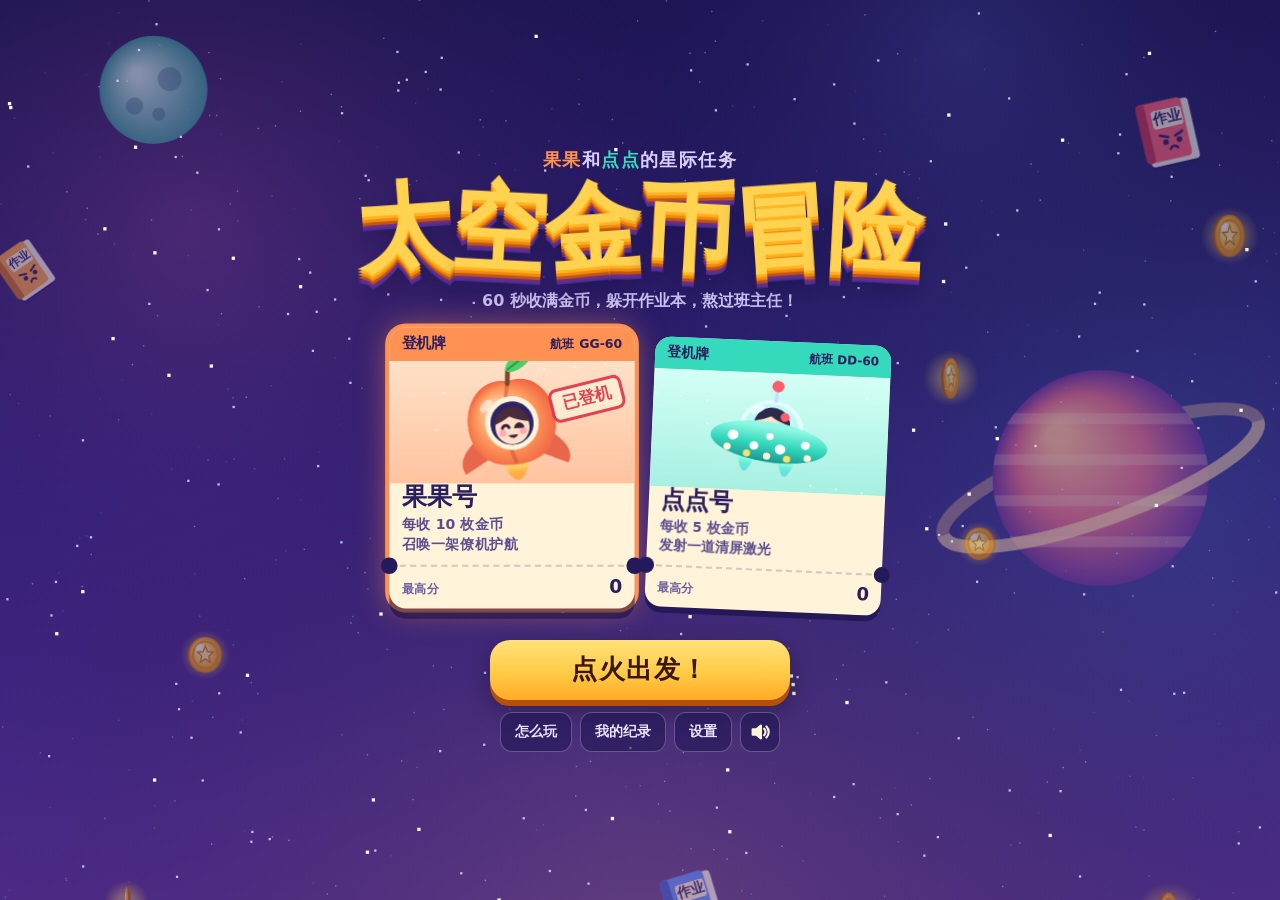
==== commit 53bccdc4: "Spring clamp, reduced-motion defaults, fx/hit debug in text state, sharper background, progress note" ====
--- a/index.html
+++ b/index.html
@@ -275,6 +275,6 @@
  <div class="row2"><button class="btn ghost" id="bChange">换飞艇</button><button class="btn primary" id="bAgain">再飞一次</button></div>
 </div></div>
 
-<script src="game.js?v=202610042352"></script>
+<script src="game.js?v=202610042358"></script>
 </body>
 </html>
